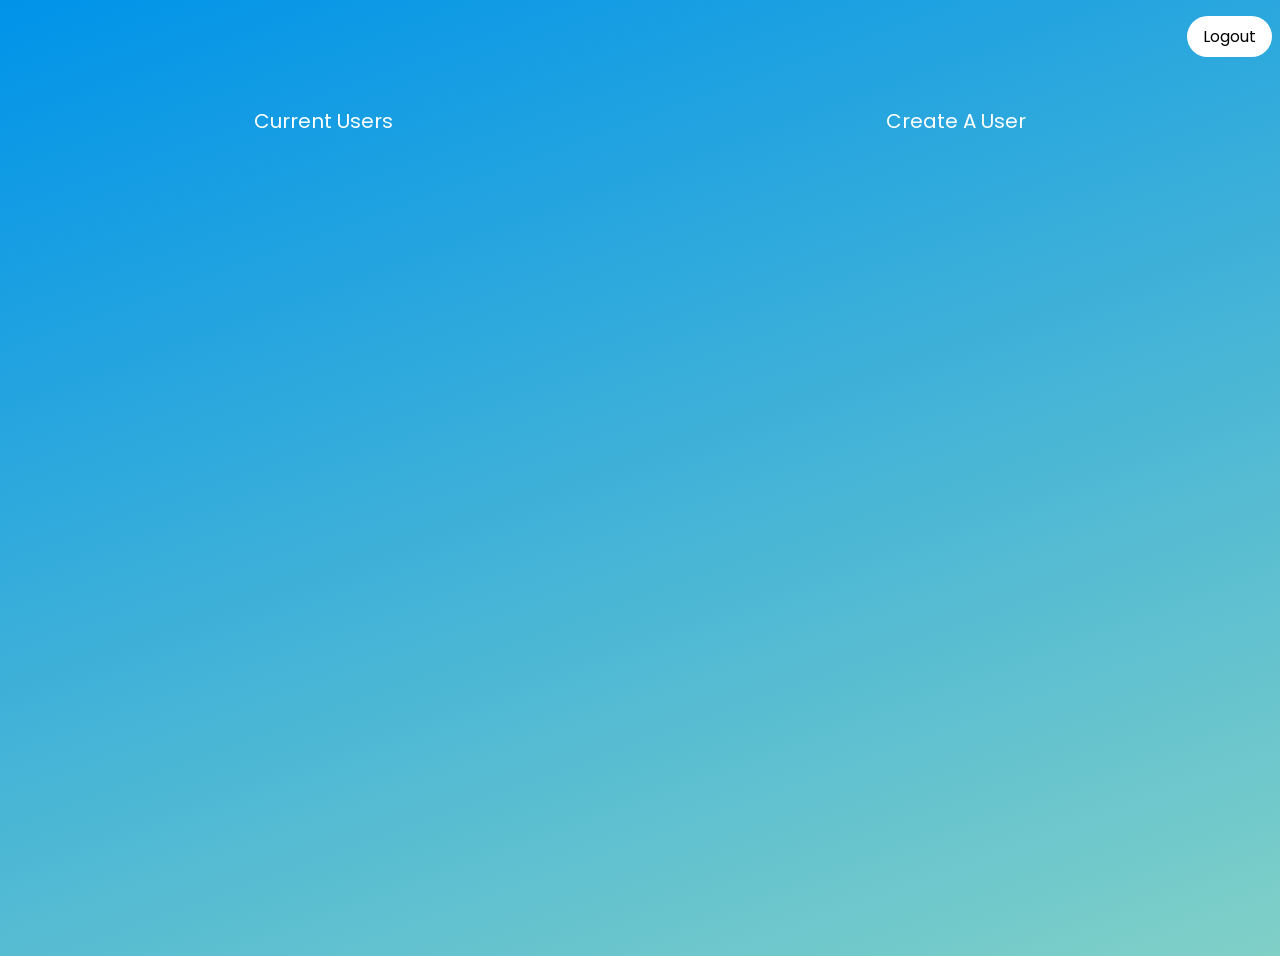
==== 2211615_Sandu/index.html @ f490e4e2 "rename" ====
<!DOCTYPE html>
<html lang="en">
<head>
    <meta charset="UTF-8">
    <meta http-equiv="X-UA-Compatible" content="IE=edge">
    <meta name="viewport" content="width=device-width, initial-scale=1.0">
    <link rel="stylesheet" href="./styles/home.css">
    <title>Home | Sandu's Den</title>
    <link rel="stylesheet" href="https://cdnjs.cloudflare.com/ajax/libs/font-awesome/6.1.1/css/all.min.css" />

</head>
<body>
    <div class="logout" id="logout">
        <a href="./login.html" class="btn">Logout</a>
    </div>

    <div class="content">
        <div class="tabs">
            <span data-tab-value="#tab_1" >current users</span>
            <span data-tab-value="#tab_2">create a user</span>
        </div>
    
        <div class="tab-content">
            <div class="tabs__tab " id="tab_1"  data-tab-info >
                <div>
                    <h5>admin: test@gmail.com</h5>
                </div>
                <ul id="myUl"></ul>
            </div>  
    
        <div class="tabs__tab" id="tab_2" data-tab-info>
            <form id="register" class="input-group">
                <div> <input autocomplete="off" type="text" id="Nuser" class="input-field " placeholder="Username" required></div>
                <div>
                    <i class="fa-solid fa-eye pw-icon"></i>
                    <input autocomplete="off" type="password" id="Npass" class="input-field " placeholder="Password" required></div>
                <br>
                <div><input type="checkbox" id="checkB" class="check-box">
                    <label for="checkB">agree to terms </label>        </div>
                <div> <button  onclick="register(event)" class="submit-btn">register</button></div>   
            </form>
          
        </div>

    </div>



<script src="home.js"></script>
</body>
</html>
---- 2211615_Sandu/styles/home.css ----
@import url('https://fonts.googleapis.com/css2?family=Poppins:wght@200;300;400;500;600;700;800&display=swap');   

*{
    font-family: "Poppins", sans-serif;
}


body{
    min-height: 100vh ;
    background-color: #0093E9;
    background-image: linear-gradient(160deg, #0093E9 0%, #80D0C7 100%);
    position: relative;
}

.container{
    position: relative;
    text-align: center;
    display: flex;
    justify-content: center;
    align-items: center;
}
.login-text{
    position: absolute;
    top: 50%;
    left: 50%;
    transform:translate(-50%, -50%) ;
    -webkit-transform:translate(-50%, -50%) ;
    -moz-transform:translate(-50%, -50%) ;
    -ms-transform:translate(-50%, -50%) ;
    -o-transform:translate(-50%, -50%) ;
  
}
.login-image{
    opacity:0.85;
    width: 30%;
    border-radius: 8px;
    -webkit-border-radius: 8px;
    -moz-border-radius: 8px;
    -ms-border-radius: 8px;
    -o-border-radius: 8px;
}

[data-tab-info] {
    display: none;
}
  
.active[data-tab-info] {
    display: block;
}
  
.tab-content {
    font-size: 30px;
    font-family: sans-serif;
    font-weight: none;
}
  
.tabs {
    font-size: 20px;
    color: rgb(255, 255, 255);
    display: flex;
}
  
.tabs span {
    margin-inline: auto;
    padding: 10px;
    text-transform: capitalize;
}
  
.tabs span:hover {
    cursor: pointer;
}

.content {
    width: 100%;
    height: max-content;
    padding-top:3rem;
    margin-top: 3rem;
    transition: 0.5s ease;
}
.rImage{
    width: 80%;
    height: 65vh;
    display: block;
    margin-left: auto;
    margin-right: auto;
    border-radius: 10px;
    -webkit-border-radius: 10px;
    -moz-border-radius: 10px;
    -ms-border-radius: 10px;
    -o-border-radius: 10px;
    opacity: 0.95;
}
.btn{
    position: absolute;
    cursor: pointer;
    padding: 0.5rem 1rem ;
    background: #fff;
    color: black;
    top: -2rem;
    text-decoration: none;
    right: 0;
    border-radius: 2rem;
    transition: all 0.25s ease;
}
.btn:hover {
    padding: 0.5rem 2rem;
}
.btn:active{
    transform: scale(1.1);
    background: #eeeeee;
}

/* testing */

input{
    outline: none;
}

.tabs__tab{
    width: 30rem;
    border-radius: 10px;
    background: #fff;
}

.tab-content{
    width: 100%;
    height: 70vh;
    display: flex;
    justify-content: center;
    align-items: center;
}

.tab-content h5{
    text-align: center;
}

form{
    height: 20rem;
    display: flex;
    flex-direction: column;
    align-items: center;
    justify-content: center;
}

form p{
    font-size: 16px;
}

form div:nth-child(1) input, form div:nth-child(2) input{
    width: 14rem;
    height: 2rem;
    padding-left: 10px;
    border: none;
}

form div:nth-child(1) input{
    box-shadow: 0px 18px 90px 20px rgba(168,215,247,0.62);    
}

.submit-btn {
    border-radius: 6px;
    border: none;
    font-size: 16px;
    width: 14rem;
    height: 2rem;
    text-decoration: none;
    background: #3cb0fd;
    color: #fff;
    transition: 0.3s; 
    cursor: pointer; 
}

.submit-btn:hover {
    background: #3cb0fd;
    text-decoration: none;
    font-size: 15px; 
    transition: 0.3s; 
    box-shadow: 0px 4px 30px 5px rgba(168,215,247,0.62);    
}
label{
    cursor: pointer;
    font-size: 1rem;
}
label,
input,
button{
    text-transform: capitalize;
}
#register > div {
    position: relative;
}
.pw-icon {
    font-size: 16px;
    position: absolute;
    right: 8px;
    color: rgb(94, 94, 94);
    bottom: 8px;
    cursor: pointer;
}

#checkB ~ label {
    user-select: none;
}

#myUl {
    list-style: none;
    display: flex;
    flex-direction: column;
    align-items: center;
    justify-content: center;
    padding-left: 0;
}

#myUl >li {
    margin: auto;
}
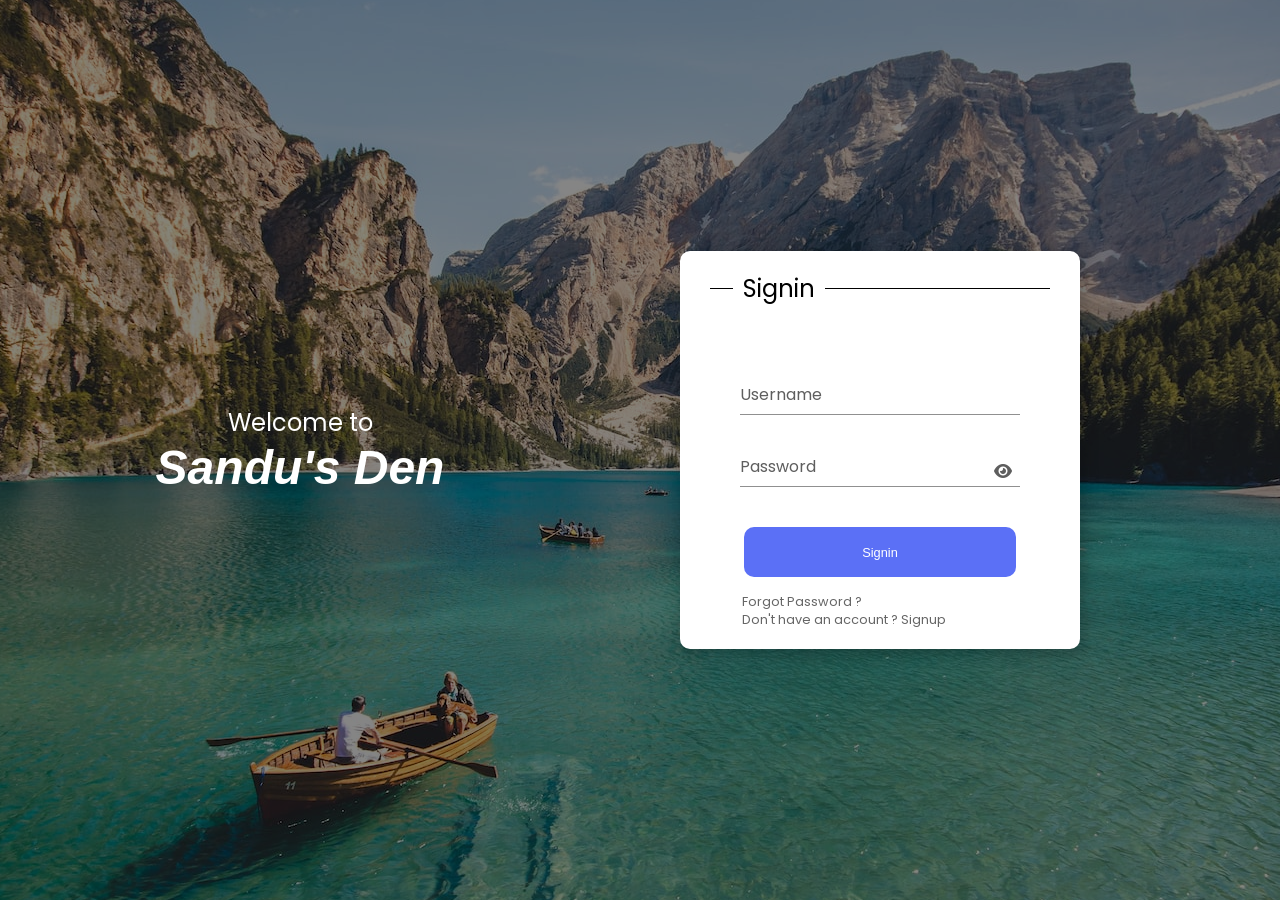
==== commit 1483d3bf: "rename2" ====
--- a/2211615_Sandu/index.html
+++ b/2211615_Sandu/index.html
@@ -1,51 +1,69 @@
 <!DOCTYPE html>
 <html lang="en">
+
 <head>
-    <meta charset="UTF-8">
-    <meta http-equiv="X-UA-Compatible" content="IE=edge">
-    <meta name="viewport" content="width=device-width, initial-scale=1.0">
-    <link rel="stylesheet" href="./styles/home.css">
-    <title>Home | Sandu's Den</title>
+    <meta charset="UTF-8" />
+    <meta http-equiv="X-UA-Compatible" content="IE=edge" />
+    <meta name="viewport" content="width=device-width, initial-scale=1.0" />
+    <title>Sandu's Den</title>
+
     <link rel="stylesheet" href="https://cdnjs.cloudflare.com/ajax/libs/font-awesome/6.1.1/css/all.min.css" />
+    <link rel="stylesheet" href="./styles/styles.css" />
+</head>
 
-</head>
 <body>
-    <div class="logout" id="logout">
-        <a href="./login.html" class="btn">Logout</a>
-    </div>
+    <div class="container">
+        <div class="left">
+            Welcome to
+            <h1>Sandu's Den</h1>
+        </div>
 
-    <div class="content">
-        <div class="tabs">
-            <span data-tab-value="#tab_1" >current users</span>
-            <span data-tab-value="#tab_2">create a user</span>
-        </div>
-    
-        <div class="tab-content">
-            <div class="tabs__tab " id="tab_1"  data-tab-info >
-                <div>
-                    <h5>admin: test@gmail.com</h5>
+        <div class="right">
+            <div class="signup-container">
+                <div class="top">
+                    <div class="line line-1"></div>
+                    <div class="title">Signin</div>
+                    <div class="line line-2"></div>
                 </div>
-                <ul id="myUl"></ul>
-            </div>  
-    
-        <div class="tabs__tab" id="tab_2" data-tab-info>
-            <form id="register" class="input-group">
-                <div> <input autocomplete="off" type="text" id="Nuser" class="input-field " placeholder="Username" required></div>
-                <div>
-                    <i class="fa-solid fa-eye pw-icon"></i>
-                    <input autocomplete="off" type="password" id="Npass" class="input-field " placeholder="Password" required></div>
-                <br>
-                <div><input type="checkbox" id="checkB" class="check-box">
-                    <label for="checkB">agree to terms </label>        </div>
-                <div> <button  onclick="register(event)" class="submit-btn">register</button></div>   
-            </form>
-          
+
+                <div id="error">Wrong Username or Password</div>
+
+                <div class="profilePic">
+                    <div class="round">
+                        <div class="pic">
+                            <img src="./img/My project.jpg" alt="avatar">
+                        </div>
+                    </div>
+                </div>
+
+                <form method="get" >
+                    <ul class="signup-field">
+                        <li>
+                            <input id="username"  autocomplete="off" type="text" spellcheck="false" name="username" required />
+                            <label for="inputs">Username </label>
+                            <div class="input-line"></div>
+                        </li>
+                        <li>
+                            <i class="fa-solid fa-eye pw-icon"></i>
+                            <input type="password"  autocomplete="off" name="password" id="password" required />
+                            <label for="inputs">Password</label>
+                            <div class="input-line"></div>
+                        </li>
+                    </ul>
+                    <input type="button" onclick="login()" value="Signin" class="signup-btn">
+                </form>
+
+                <div class="fPass">
+                    <a href="#">Forgot Password ?</a>
+                    <span>Don't have an account ? <a href="#">Signup</a></span>                                                                     
+                </div>
+
+            </div>
         </div>
 
     </div>
 
+    <script src="./login.js"></script>
+</body>
 
-
-<script src="home.js"></script>
-</body>
 </html>
--- a/2211615_Sandu/styles/styles.css
+++ b/2211615_Sandu/styles/styles.css
@@ -0,0 +1,258 @@
+    @import url('https://fonts.googleapis.com/css2?family=Poppins:wght@200;300;400;500;600;700;800&display=swap');
+    * {
+        padding: 0;
+        font-family: "Poppins", sans-serif;
+        margin: 0;
+        box-sizing: border-box;
+    }
+    .left >*::selection,
+    .left::selection{
+        color: black;
+        background: white;
+    }
+    
+    body {
+       
+        background-image: url("../img/background.jpg");
+        background-position: center;
+        width: 100vw;
+        min-height: 100vh;
+        font-family: "Poppins";
+    }
+    
+    .title {
+        font-size: 1.5rem;
+    }
+    
+    .container {
+        min-width: 100vw;
+        min-height: 100vh;
+        background: rgba(0, 0, 0, 0.479);
+        display: flex;
+        justify-content: center;
+        align-items: center;
+    }
+    
+    .container>.left,
+    .container>.right {
+        flex: 1;
+    }
+    
+    .right {
+        margin-left: 5rem;
+    }
+    
+    .left {
+        width: 100%;
+        height: 100vh;
+        font-size: 1.5rem;
+        display: flex;
+        align-items: center;
+        justify-content: center;
+        color: white;
+        flex-direction: column;
+    }
+    
+    .left h1 {
+        font-style: italic;
+    }
+    
+    .signup-container {
+        width: 400px;
+        background: white;
+        box-shadow: 3px 4px 15px rgba(0, 0, 0, 0.253);
+        border-radius: 10px;
+        padding: 20px 30px;
+        height: fit-content;
+        display: flex;
+        flex-direction: column;
+        justify-content: center;
+        transition: all 0.5s ease-in-out;
+    }
+    
+    .top {
+        display: flex;
+        align-items: center;
+        margin-bottom: 1rem;
+    }
+    
+    .top .line {
+        background: black;
+        height: 1px;
+    }
+    
+    .line-1 {
+        width: 10%;
+        margin-right: 10px;
+    }
+    
+    .line-2 {
+        width: 100%;
+        margin-left: 10px;
+    }
+    
+    .signup-field {
+        list-style: none;
+    }
+    
+    .signup-field li {
+        margin-bottom: 40px;
+        position: relative;
+        margin-inline: 30px;
+    }
+    
+    input {
+        border: none;
+        width: 100%;
+        border-bottom: 1px solid rgb(144, 144, 144);
+        outline: none;
+        font-size: 0.8rem;
+        padding: 8px 0;
+        color: rgb(28, 28, 28);
+        font-weight: 500;
+    }
+    
+    .signup-container .signup-btn {
+        margin-inline: 10%;
+        width: 80%;
+        height: 50px;
+        border-radius: 10px;
+        border: none;
+        background: rgb(91, 112, 246);
+        color: white;
+        cursor: pointer;
+        transition: all 0.1s ease-in;
+    }
+    .signup-container.false > #error {
+        scale: 1;
+        margin-bottom: 2rem;
+    }
+    #error {
+        text-align: center;
+        color: red;
+        scale: 0;
+        transition: margin-bottom 0.2s ease;
+    }
+    #error::before{
+        content: '*';
+    }
+    .signup-container .signup-btn:hover {
+        background: rgb(73, 98, 255);
+    }
+    
+    input:focus~label {
+        transform: translateY(-20px);
+        font-size: 0.7rem;
+    }
+    
+    input:valid~label {
+        transform: translateY(-20px);
+        font-size: 0.7rem;
+    }
+    
+    .signup-field li label {
+        position: absolute;
+        bottom: 8px;
+        left: 0;
+        pointer-events: none;
+        transition: all 0.2s ease;
+        color: rgb(94, 94, 94);
+    }
+    
+    .input-line {
+        position: absolute;
+        height: 2px;
+        width: 0%;
+        bottom: 0;
+        background: #654ea3;
+        transition: all 0.8s ease;
+    }
+    
+    input:focus~.input-line {
+        width: 100%;
+    }
+    
+    .login {
+        display: flex;
+        flex-wrap: nowrap;
+        margin: 20px 20px 20px 0;
+        justify-content: flex-end;
+        font-size: 12px;
+        color: rgb(147, 147, 147);
+    }
+    
+    .login span a {
+        text-decoration: none;
+        color: rgb(59, 187, 114);
+        font-weight: 600;
+    }
+    
+    .signup-field>li>i {
+        font-size: 16px;
+        position: absolute;
+        right: 8px;
+        color: rgb(94, 94, 94);
+        bottom: 8px;
+        cursor: pointer;
+    }
+    
+    .fPass {
+        margin-left: 2rem;
+        color: #666666;
+        font-size: 0.8rem;
+        margin-top: 1rem;
+        display: flex;
+        flex-direction: column;
+    }
+    
+    .fPass>a ,
+    .fPass>span >a {
+        cursor: pointer;
+        color: #666666;
+        text-decoration: none;
+        transition: color 0.25s ease;
+    }
+    
+    .fPass>a:hover,
+    .fPass>span >a:hover {
+        color: rgb(112, 163, 112);
+    }
+    
+     
+    
+    .round {
+        width: 0;
+        height: 0;
+        background: #ccc;
+        border-radius: 50%;
+        margin: auto;
+        position: relative;
+        align-items: center;
+        overflow: hidden;
+        border: 2px solid #85858556;
+        scale: 0;
+        transition: all 0.25s cubic-bezier(.17,.67,.21,1.39) ;
+    }
+    
+    .round.show {
+        width: 5rem;
+        height: 5rem;
+        scale: 1;
+    }
+    
+    .profilePic {
+        width: 100%;
+        margin-bottom: 2rem;
+    }
+    
+    .pic {
+        position: absolute;
+        top: -15%;
+        left: -35%;
+    }
+    
+    .pic img {
+        width: 8rem;
+        height: 8rem;
+        object-fit: contain;
+    }
